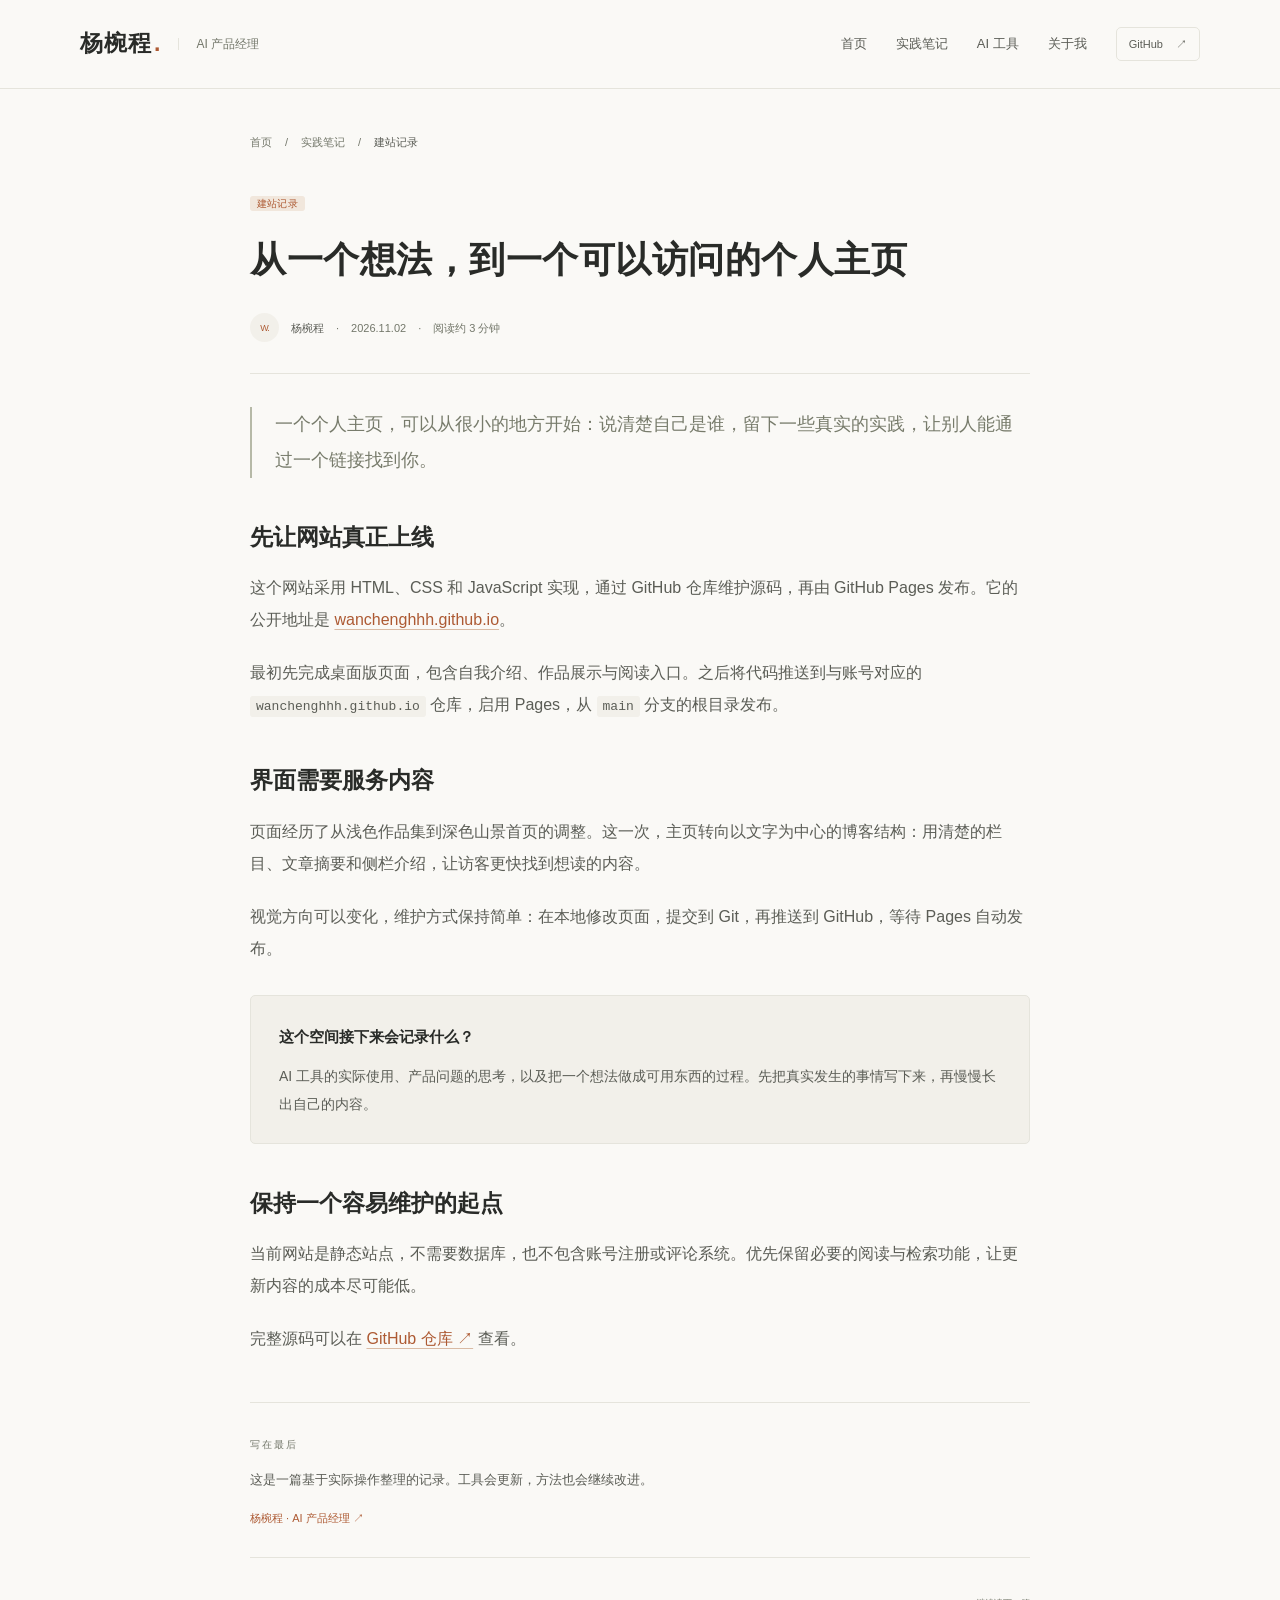
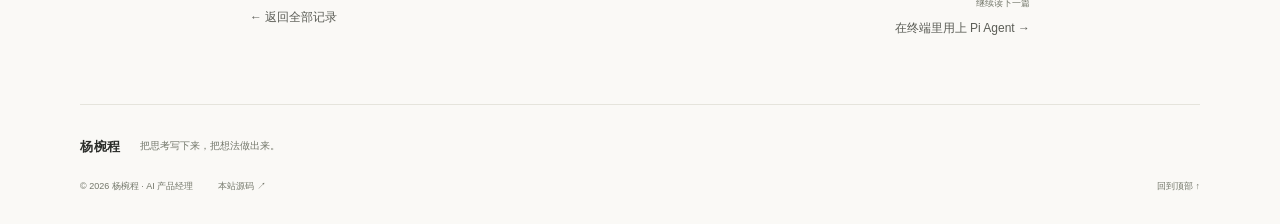
==== posts/personal-website.html @ a9c41f1f "Build Yang Wancheng AI product manager journal homepage" ====
<!doctype html>
<html lang="zh-CN"><head><meta charset="UTF-8"><meta name="viewport" content="width=device-width,initial-scale=1"><meta name="theme-color" content="#faf9f6"><meta name="description" content="把个人网站放到 GitHub，再通过 GitHub Pages 发布。从桌面版页面、公开域名到几次视觉调整，记录这个个人空间的搭建过程。"><title>从一个想法，到一个可以访问的个人主页 · 杨椀程</title><link rel="icon" href="data:image/svg+xml,%3Csvg xmlns='http://www.w3.org/2000/svg' viewBox='0 0 64 64'%3E%3Crect width='64' height='64' rx='16' fill='%23b8663a'/%3E%3Ctext x='32' y='45' text-anchor='middle' font-size='36' fill='%23fff'%3EW%3C/text%3E%3C/svg%3E"><link rel="stylesheet" href="../style.css"><script src="../script.js" defer></script></head><body><a class="skip" href="#main">跳到主要内容</a><header class="site-header"><div class="header-inner"><a class="brand" href="../index.html"><span class="brand-name">杨椀程<span class="brand-dot">.</span></span><span class="brand-role">AI 产品经理</span></a><nav aria-label="主要导航"><a href="../index.html" >首页</a><a href="../index.html#notes">实践笔记</a><a href="../index.html#tools">AI 工具</a><a href="../index.html#about">关于我</a><a class="github-link" href="https://github.com/wanchenghhh" target="_blank" rel="noopener noreferrer">GitHub <span aria-hidden="true">↗</span></a></nav></div></header><main id="main" class="article-layout"><nav class="breadcrumb" aria-label="当前位置"><a href="../index.html">首页</a><span>/</span><a href="../index.html#notes">实践笔记</a><span>/</span><span>建站记录</span></nav><header class="article-header"><span class="category-label">建站记录</span><h1>从一个想法，到一个可以访问的个人主页</h1><div class="article-byline"><span class="byline-avatar">W.</span><span>杨椀程</span><span>·</span><time datetime="2026-11-02">2026.11.02</time><span>·</span><span>阅读约 3 分钟</span></div></header><article class="article-body"><p class="article-lead">一个个人主页，可以从很小的地方开始：说清楚自己是谁，留下一些真实的实践，让别人能通过一个链接找到你。</p><h2>先让网站真正上线</h2><p>这个网站采用 HTML、CSS 和 JavaScript 实现，通过 GitHub 仓库维护源码，再由 GitHub Pages 发布。它的公开地址是 <a href="https://wanchenghhh.github.io/">wanchenghhh.github.io</a>。</p><p>最初先完成桌面版页面，包含自我介绍、作品展示与阅读入口。之后将代码推送到与账号对应的 <code>wanchenghhh.github.io</code> 仓库，启用 Pages，从 <code>main</code> 分支的根目录发布。</p><h2>界面需要服务内容</h2><p>页面经历了从浅色作品集到深色山景首页的调整。这一次，主页转向以文字为中心的博客结构：用清楚的栏目、文章摘要和侧栏介绍，让访客更快找到想读的内容。</p><p>视觉方向可以变化，维护方式保持简单：在本地修改页面，提交到 Git，再推送到 GitHub，等待 Pages 自动发布。</p><div class="article-callout"><strong>这个空间接下来会记录什么？</strong><p>AI 工具的实际使用、产品问题的思考，以及把一个想法做成可用东西的过程。先把真实发生的事情写下来，再慢慢长出自己的内容。</p></div><h2>保持一个容易维护的起点</h2><p>当前网站是静态站点，不需要数据库，也不包含账号注册或评论系统。优先保留必要的阅读与检索功能，让更新内容的成本尽可能低。</p><p>完整源码可以在 <a href="https://github.com/wanchenghhh/wanchenghhh.github.io" target="_blank" rel="noopener noreferrer">GitHub 仓库 ↗</a> 查看。</p></article><div class="article-signoff"><span>写在最后</span><p>这是一篇基于实际操作整理的记录。工具会更新，方法也会继续改进。</p><a href="https://github.com/wanchenghhh" target="_blank" rel="noopener noreferrer">杨椀程 · AI 产品经理 ↗</a></div><nav class="article-next" aria-label="更多文章"><a href="../index.html#notes">← 返回全部记录</a><a href="pi-agent-setup.html"><span>继续读下一篇</span>在终端里用上 Pi Agent →</a></nav></main><footer class="site-footer wrap"><div><a class="footer-name" href="../index.html">杨椀程</a><span>把思考写下来，把想法做出来。</span></div><div class="footer-bottom"><span>© <span id="year">2026</span> 杨椀程 · AI 产品经理</span><a href="https://github.com/wanchenghhh/wanchenghhh.github.io" target="_blank" rel="noopener noreferrer">本站源码 ↗</a><a href="#">回到顶部 ↑</a></div></footer></body></html>
---- style.css ----
:root{--paper:#faf9f6;--surface:#f2f0ea;--white:#fffefa;--ink:#292b28;--body:#5b5d56;--muted:#73776a;--line:#e5e4dc;--accent:#ad5a33;--accent-light:#f1e7dc;--font:-apple-system,BlinkMacSystemFont,"Segoe UI","PingFang SC","Hiragino Sans GB","Microsoft YaHei",sans-serif}*{box-sizing:border-box}html{scroll-behavior:smooth;scroll-padding-top:110px}body{min-width:1100px;margin:0;font-family:var(--font);font-size:15px;line-height:1.65;background:var(--paper);color:var(--ink);-webkit-font-smoothing:antialiased}a{color:inherit;text-decoration:none}button,input{font:inherit}button{cursor:pointer;color:inherit}a,button,input{-webkit-tap-highlight-color:transparent}a:focus-visible,button:focus-visible,input:focus-visible{outline:2px solid var(--accent);outline-offset:4px}::selection{background:#ead1bc;color:var(--ink)}[hidden]{display:none!important}.wrap{width:calc(100% - 128px);max-width:1120px;margin-inline:auto}.site-header{position:sticky;top:0;z-index:20;background:rgba(250,249,246,.96);border-bottom:1px solid var(--line);backdrop-filter:blur(14px);min-width:1100px}.header-inner{max-width:1120px;width:calc(100% - 128px);height:88px;margin:auto;display:flex;align-items:center;justify-content:space-between}.brand{display:flex;align-items:center;gap:17px}.brand-name{font-size:23px;letter-spacing:1px;font-weight:650}.brand-dot{color:var(--accent);margin-left:2px}.brand-role{font-size:12px;color:var(--muted);border-left:1px solid var(--line);padding-left:17px;line-height:1}.header-inner nav{display:flex;align-items:center;gap:29px;font-size:13px}.header-inner nav>a{color:var(--body);transition:color .2s}.header-inner nav>a:hover,.header-inner nav>a[aria-current=page]{color:var(--accent)}.header-inner nav .github-link{padding:7px 12px;border:1px solid var(--line);border-radius:5px;font-size:11px;display:flex;gap:13px;color:var(--body)}.header-inner nav .github-link:hover{border-color:var(--accent)}.intro{display:grid;grid-template-columns:1fr 240px;gap:80px;align-items:center;padding:70px 0 58px}.eyebrow{display:flex;align-items:center;gap:10px;color:var(--muted);font-size:9px;letter-spacing:1.8px;font-weight:500;margin:0 0 22px;line-height:1.5}.eyebrow>span{display:block;width:6px;height:6px;border-radius:50%;background:var(--accent)}h1{font-size:40px;font-weight:600;line-height:1.55;letter-spacing:.2px;margin:0 0 18px}.intro h1>span{color:#73766a;font-weight:400;font-size:34px}.intro-description{font-size:14px;line-height:1.95;color:var(--body);margin:0 0 24px}.intro-links{display:flex;align-items:center;gap:20px;font-size:11px}.intro-links>a:first-child{color:var(--accent)}.intro-links a>span{margin-left:14px}.intro-links a:hover{color:var(--accent)}.link-divider{width:1px;height:12px;background:var(--line)}.intro-note{height:207px;position:relative;border:1px solid #e4e1d5;border-radius:3px;background:linear-gradient(145deg,#f4f1e8,#efede3);padding:25px 25px 20px;transform:rotate(2deg)}.note-corner{position:absolute;right:20px;top:12px;font-size:21px;color:#aca796}.note-label{font-size:7px;letter-spacing:1.7px;color:#9a9686}.intro-note p{font-family:"Songti SC","STSong","Noto Serif SC",serif;font-size:23px;letter-spacing:2px;line-height:1.85;margin:17px 0 15px;color:#666551}.note-signature{font-size:8px;color:#9c9785;letter-spacing:.5px}.entry-grid{display:grid;grid-template-columns:repeat(3,1fr);gap:16px;margin-bottom:64px}.entry-card{display:flex;align-items:center;gap:21px;padding:25px 24px;background:var(--surface);border:1px solid var(--line);border-radius:6px;min-height:105px;transition:border-color .2s,background .2s}.entry-card:hover{border-color:#c7b7a7;background:#eeece4}.entry-symbol{font-size:34px;letter-spacing:-1px;color:var(--accent);font-weight:400;line-height:1;min-width:45px;font-variant-numeric:tabular-nums}.tool-symbol{font-size:38px}.about-symbol{font-size:31px;letter-spacing:-2px}.entry-card h2{font-size:15px;font-weight:600;margin:0 0 6px}.entry-card p{font-size:10px;line-height:1.5;color:#929389;margin:0}.entry-arrow{margin-left:auto;font-size:18px;color:#939587}.content-layout{display:grid;grid-template-columns:minmax(0,1fr) 260px;gap:56px;align-items:start}.main-column{min-width:0}.section-title{display:flex;align-items:center;justify-content:space-between;border-bottom:2px solid var(--ink);padding-bottom:14px;gap:20px}.section-title h2{font-size:19px;font-weight:600;margin:0;letter-spacing:.5px}.title-dot{color:var(--accent);margin-left:3px}.section-caption{font-size:10px;color:var(--muted);letter-spacing:.5px}.filter-bar{display:flex;gap:7px;padding:17px 0 0}.filter{border:0;border-radius:4px;background:transparent;font-size:11px;line-height:1.5;padding:5px 12px;color:var(--muted)}.filter:hover{color:var(--accent)}.filter.active{background:var(--accent-light);color:var(--accent)}.post-card{position:relative;padding:30px 0 32px;border-bottom:1px solid var(--line)}.post-meta{display:flex;align-items:center;gap:10px;color:var(--muted);font-size:10px;letter-spacing:.4px;margin-bottom:12px;font-variant-numeric:tabular-nums}.meta-dot{color:#babbb3}.category-label{font-size:10px;letter-spacing:.2px;color:var(--accent);background:var(--accent-light);border-radius:3px;padding:2px 7px}.post-card h3{font-size:24px;line-height:1.5;font-weight:600;letter-spacing:.1px;margin:0 0 16px}.post-card h3 a{transition:color .2s}.post-card h3 a:hover{color:var(--accent)}.post-card>p{font-size:14px;line-height:1.95;color:var(--body);margin:0 0 22px}.read-link{font-size:11px;color:var(--accent)}.read-link>span{margin-left:8px}.read-link:hover{border-bottom:1px solid var(--accent)}.read-time{float:right;font-size:9px;color:var(--muted);line-height:2.2}.list-end{display:flex;align-items:center;gap:16px;justify-content:center;margin:31px 0 55px}.list-end p{font-size:10px;color:var(--muted);margin:0}.list-end>span{width:27px;height:1px;background:var(--line)}.sidebar-title{display:flex;align-items:center;justify-content:space-between;gap:12px;font-size:12px;font-weight:600;line-height:1.5;margin:0 0 17px;padding-bottom:13px;border-bottom:1px solid var(--accent)}.sidebar-title>span{font-size:7px;font-weight:400;color:var(--muted);letter-spacing:1.4px}.search-field{display:flex;align-items:center;gap:9px;border:1px solid var(--line);border-radius:4px;background:var(--white);height:40px;padding:0 12px}.search-field:focus-within{border-color:var(--accent)}.search-field svg{width:13px;height:13px;stroke:#92948a;stroke-width:1.5;fill:none;flex-shrink:0}.search-field input{min-width:0;width:100%;font-size:11px;background:none;border:0;color:var(--ink);outline:none}.search-field input:focus-visible{outline:none}.search-field input::placeholder{color:#a0a297}.search-field button{background:transparent;border:0;padding:0;color:var(--muted);font-size:14px}.profile-card{border:1px solid var(--line);border-radius:6px;background:var(--surface);margin:28px 0;padding:25px 23px 0;scroll-margin-top:110px}.profile-top{display:flex;align-items:center;justify-content:space-between;margin-bottom:19px}.avatar{height:60px;width:60px;border-radius:50%;background:#e7e5d9;color:#6f735e;display:flex;align-items:center;justify-content:center;position:relative;font-family:"Songti SC",serif;font-size:27px}.avatar span{position:absolute;bottom:0;right:-5px;background:#faf9f6;border:1px solid #dfded4;border-radius:50%;width:22px;height:22px;display:grid;place-items:center;font-family:var(--font);font-size:8px;letter-spacing:-1px;color:var(--accent)}.profile-index{font-size:7px;line-height:1.7;letter-spacing:1.7px;color:#a4a499}.profile-card h2{font-size:22px;font-weight:600;letter-spacing:1px;margin:0 0 2px}.profile-role{font-size:11px!important;color:var(--accent)!important;margin:0!important}.profile-rule{height:1px;background:#deddd2;margin:19px 0}.profile-card>p{font-size:12px;color:#77796d;line-height:1.95;margin:0 0 14px}.profile-github{display:flex;align-items:center;justify-content:space-between;font-size:9px;color:#7b7e70;border-top:1px solid #deddd2;margin-top:22px;padding:15px 0}.profile-github:hover{color:var(--accent)}.sidebar-section{margin:31px 0}.topic-list{display:flex;flex-direction:column;gap:5px}.topic-list button{border:0;background:transparent;display:flex;align-items:center;justify-content:space-between;font-size:11px;padding:7px 0;color:var(--body);text-align:left}.topic-list button>span{font-size:10px;font-variant-numeric:tabular-nums;color:var(--muted)}.topic-list button.active,.topic-list button:hover{color:var(--accent)}.recent-list{list-style:none;padding:0;margin:0}.recent-list li+li{border-top:1px solid var(--line);margin-top:11px;padding-top:11px}.recent-list a{font-size:11px;color:var(--body);display:flex;align-items:flex-start;gap:14px;line-height:1.9}.recent-list a>span{margin-left:auto;font-size:13px;color:var(--muted)}.recent-list a:hover{color:var(--accent)}.sidebar-note{padding:10px 0 0}.sidebar-note>span{font-family:Georgia,serif;font-size:38px;color:#b9b8a9;line-height:1}.sidebar-note p{font-family:"Songti SC",serif;font-size:17px;line-height:1.9;letter-spacing:1px;color:#727563;margin:0 0 13px}.sidebar-note small{font-size:9px;color:var(--muted)}.tools-section{scroll-margin-top:115px}.tools-intro{font-size:12px;color:var(--body);margin:23px 0}.tool-grid{display:grid;grid-template-columns:1fr 1fr;gap:15px}.tool-card{background:var(--surface);border:1px solid var(--line);border-radius:5px;padding:22px 18px;display:flex;gap:15px;transition:border-color .2s}.tool-card:hover{border-color:#c7b7a7}.tool-icon{width:36px;height:36px;border-radius:7px;background:#e6e4d9;display:grid;place-items:center;flex-shrink:0;font-family:Georgia,serif;color:#6b6f5e;font-size:27px;line-height:1}.git-icon{font-family:monospace;font-size:15px;background:#e9e4dd;color:#8a6c57}.tool-card>div{flex:1;min-width:0}.tool-card h3{font-size:13px;font-weight:600;margin:0 0 7px;display:flex;align-items:center;justify-content:space-between;gap:10px}.tool-card h3>span{font-weight:400;color:var(--muted)}.tool-card p{font-size:10px;line-height:1.7;color:var(--muted);margin:0 0 13px}.tool-tag{font-size:8px;color:#8a8e80;border:1px solid #deded3;border-radius:3px;padding:3px 5px}.closing{display:flex;align-items:center;gap:35px;margin:75px 0 0;padding:39px 0;border-top:1px solid var(--line);border-bottom:1px solid var(--line)}.closing>.eyebrow{font-size:8px;letter-spacing:1.5px;margin:0;align-self:flex-start;margin-top:8px;color:var(--accent)}.closing h2{font-size:21px;font-weight:400;line-height:1.8;margin:0;color:#737568;letter-spacing:.5px}.closing>a{margin-left:auto;border:1px solid #d8d6ca;border-radius:4px;font-size:11px;padding:12px 17px;display:flex;gap:31px;color:var(--body)}.closing>a:hover{border-color:var(--accent);color:var(--accent)}.site-footer{padding-top:31px;padding-bottom:30px}.site-footer>div:first-child{display:flex;align-items:center;gap:19px}.footer-name{font-size:13px;font-weight:600;letter-spacing:.5px}.site-footer>div:first-child>span{font-size:10px;color:var(--muted)}.footer-bottom{display:flex;gap:25px;align-items:center;font-size:9px;color:var(--muted);margin-top:22px}.footer-bottom>a:last-child{margin-left:auto}.footer-bottom a:hover{color:var(--accent)}.empty-state{padding:60px 20px;text-align:center;border-bottom:1px solid var(--line)}.empty-state>span{font-size:17px}.empty-state p{font-size:12px;color:var(--muted)}.empty-state button{background:transparent;border:0;color:var(--accent);font-size:12px;padding:8px}.skip{position:fixed;top:-100px;left:20px;z-index:50;background:var(--paper);color:var(--accent);border:1px solid var(--accent);padding:12px 20px}.skip:focus{top:15px}.sr-only{position:absolute;clip:rect(0,0,0,0);width:1px;height:1px;overflow:hidden;white-space:nowrap}.article-layout{width:780px;margin:auto;padding-top:44px}.breadcrumb{display:flex;gap:13px;font-size:11px;color:var(--muted);align-items:center;margin-bottom:39px}.breadcrumb a:hover{color:var(--accent)}.breadcrumb>span:last-child{color:var(--body)}.article-header{border-bottom:1px solid var(--line);padding-bottom:31px;margin-bottom:33px}.article-header h1{font-size:36px;font-weight:600;line-height:1.6;letter-spacing:.5px;margin:16px 0 25px}.article-byline{display:flex;align-items:center;gap:12px;font-size:11px;color:var(--muted)}.article-byline>span:nth-child(2){color:var(--body)}.byline-avatar{width:29px;height:29px;border-radius:50%;background:var(--surface);color:var(--accent);font-size:9px;display:grid;place-items:center;letter-spacing:-1px}.article-body{color:var(--body);font-size:16px;line-height:2}.article-body .article-lead{font-size:18px;line-height:1.95;color:#777b6b;border-left:2px solid #b6b9a7;padding:0 0 0 23px;margin-bottom:40px}.article-body h2{font-size:23px;font-weight:600;line-height:1.5;color:var(--ink);margin:42px 0 18px}.article-body p{margin:0 0 21px}.article-body a{color:var(--accent);text-decoration:underline;text-decoration-color:#d9bba5;text-underline-offset:4px}.article-body a:hover{text-decoration-color:var(--accent)}.article-body code{font-family:ui-monospace,SFMono-Regular,Menlo,monospace;font-size:13px;padding:3px 6px;background:var(--surface);border-radius:3px;overflow-wrap:anywhere}.article-body pre{padding:20px 24px;background:var(--surface);border:1px solid var(--line);border-radius:6px;overflow:auto;line-height:1.8}.article-body pre code{padding:0;font-size:12px;overflow-wrap:normal}.article-callout{background:var(--surface);padding:25px 28px;border:1px solid var(--line);border-radius:5px;margin:30px 0}.article-callout strong{font-size:15px;font-weight:600;color:var(--ink)}.article-callout p{font-size:14px;margin:9px 0 0}.article-signoff{border-top:1px solid var(--line);border-bottom:1px solid var(--line);padding:28px 0;margin-top:47px}.article-signoff>span{font-size:10px;letter-spacing:2px;color:var(--muted)}.article-signoff>p{font-size:13px;line-height:1.9;color:var(--body);margin:12px 0}.article-signoff>a{font-size:11px;color:var(--accent)}.article-next{display:flex;justify-content:space-between;align-items:center;gap:35px;margin:38px 0 65px;font-size:12px;color:var(--body)}.article-next>a:last-child{text-align:right;max-width:400px}.article-next>a:last-child>span{display:block;font-size:9px;color:var(--muted);margin-bottom:8px}.article-next a:hover{color:var(--accent)}body:has(.article-layout) .site-footer{border-top:1px solid var(--line)}
@media(min-width:1600px){.wrap,.header-inner{max-width:1200px}.content-layout{grid-template-columns:minmax(0,1fr) 280px;gap:64px}.intro{padding-top:80px;padding-bottom:65px}.intro h1{font-size:43px}.intro h1>span{font-size:37px}}
@media(prefers-reduced-motion:reduce){html{scroll-behavior:auto}*,*:before,*:after{transition:none!important;animation:none!important}}
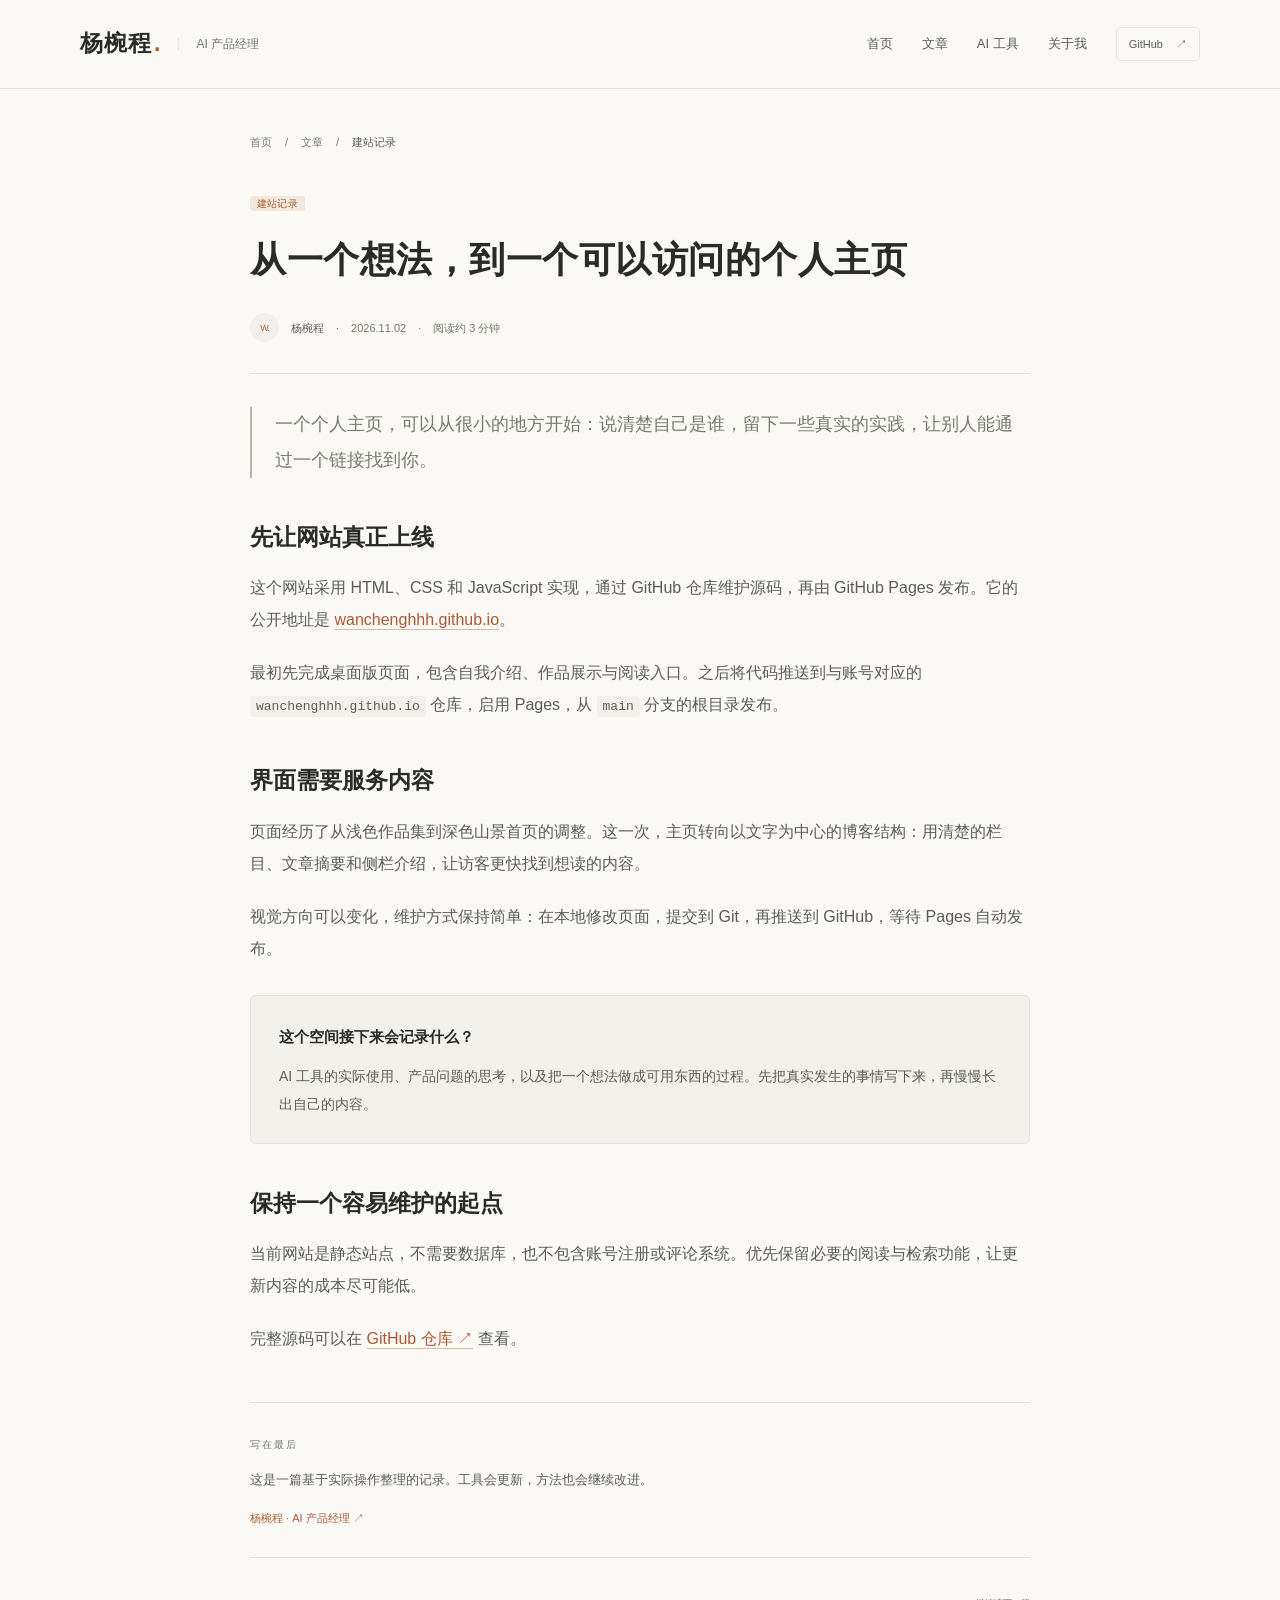
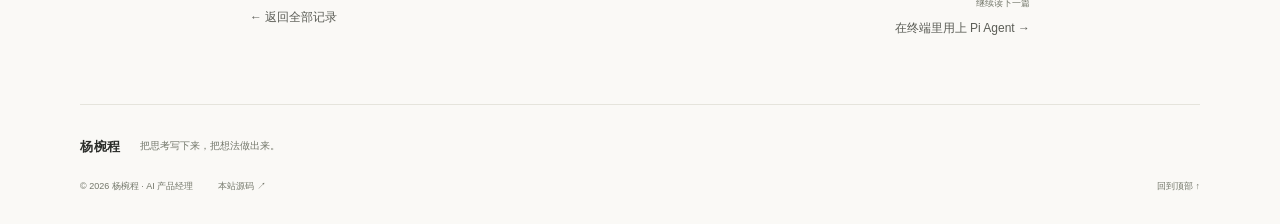
==== commit d732335e: "Feature four Wancheng Shuo articles with source links" ====
--- a/posts/personal-website.html
+++ b/posts/personal-website.html
@@ -1,2 +1,2 @@
 <!doctype html>
-<html lang="zh-CN"><head><meta charset="UTF-8"><meta name="viewport" content="width=device-width,initial-scale=1"><meta name="theme-color" content="#faf9f6"><meta name="description" content="把个人网站放到 GitHub，再通过 GitHub Pages 发布。从桌面版页面、公开域名到几次视觉调整，记录这个个人空间的搭建过程。"><title>从一个想法，到一个可以访问的个人主页 · 杨椀程</title><link rel="icon" href="data:image/svg+xml,%3Csvg xmlns='http://www.w3.org/2000/svg' viewBox='0 0 64 64'%3E%3Crect width='64' height='64' rx='16' fill='%23b8663a'/%3E%3Ctext x='32' y='45' text-anchor='middle' font-size='36' fill='%23fff'%3EW%3C/text%3E%3C/svg%3E"><link rel="stylesheet" href="../style.css"><script src="../script.js" defer></script></head><body><a class="skip" href="#main">跳到主要内容</a><header class="site-header"><div class="header-inner"><a class="brand" href="../index.html"><span class="brand-name">杨椀程<span class="brand-dot">.</span></span><span class="brand-role">AI 产品经理</span></a><nav aria-label="主要导航"><a href="../index.html" >首页</a><a href="../index.html#notes">实践笔记</a><a href="../index.html#tools">AI 工具</a><a href="../index.html#about">关于我</a><a class="github-link" href="https://github.com/wanchenghhh" target="_blank" rel="noopener noreferrer">GitHub <span aria-hidden="true">↗</span></a></nav></div></header><main id="main" class="article-layout"><nav class="breadcrumb" aria-label="当前位置"><a href="../index.html">首页</a><span>/</span><a href="../index.html#notes">实践笔记</a><span>/</span><span>建站记录</span></nav><header class="article-header"><span class="category-label">建站记录</span><h1>从一个想法，到一个可以访问的个人主页</h1><div class="article-byline"><span class="byline-avatar">W.</span><span>杨椀程</span><span>·</span><time datetime="2026-11-02">2026.11.02</time><span>·</span><span>阅读约 3 分钟</span></div></header><article class="article-body"><p class="article-lead">一个个人主页，可以从很小的地方开始：说清楚自己是谁，留下一些真实的实践，让别人能通过一个链接找到你。</p><h2>先让网站真正上线</h2><p>这个网站采用 HTML、CSS 和 JavaScript 实现，通过 GitHub 仓库维护源码，再由 GitHub Pages 发布。它的公开地址是 <a href="https://wanchenghhh.github.io/">wanchenghhh.github.io</a>。</p><p>最初先完成桌面版页面，包含自我介绍、作品展示与阅读入口。之后将代码推送到与账号对应的 <code>wanchenghhh.github.io</code> 仓库，启用 Pages，从 <code>main</code> 分支的根目录发布。</p><h2>界面需要服务内容</h2><p>页面经历了从浅色作品集到深色山景首页的调整。这一次，主页转向以文字为中心的博客结构：用清楚的栏目、文章摘要和侧栏介绍，让访客更快找到想读的内容。</p><p>视觉方向可以变化，维护方式保持简单：在本地修改页面，提交到 Git，再推送到 GitHub，等待 Pages 自动发布。</p><div class="article-callout"><strong>这个空间接下来会记录什么？</strong><p>AI 工具的实际使用、产品问题的思考，以及把一个想法做成可用东西的过程。先把真实发生的事情写下来，再慢慢长出自己的内容。</p></div><h2>保持一个容易维护的起点</h2><p>当前网站是静态站点，不需要数据库，也不包含账号注册或评论系统。优先保留必要的阅读与检索功能，让更新内容的成本尽可能低。</p><p>完整源码可以在 <a href="https://github.com/wanchenghhh/wanchenghhh.github.io" target="_blank" rel="noopener noreferrer">GitHub 仓库 ↗</a> 查看。</p></article><div class="article-signoff"><span>写在最后</span><p>这是一篇基于实际操作整理的记录。工具会更新，方法也会继续改进。</p><a href="https://github.com/wanchenghhh" target="_blank" rel="noopener noreferrer">杨椀程 · AI 产品经理 ↗</a></div><nav class="article-next" aria-label="更多文章"><a href="../index.html#notes">← 返回全部记录</a><a href="pi-agent-setup.html"><span>继续读下一篇</span>在终端里用上 Pi Agent →</a></nav></main><footer class="site-footer wrap"><div><a class="footer-name" href="../index.html">杨椀程</a><span>把思考写下来，把想法做出来。</span></div><div class="footer-bottom"><span>© <span id="year">2026</span> 杨椀程 · AI 产品经理</span><a href="https://github.com/wanchenghhh/wanchenghhh.github.io" target="_blank" rel="noopener noreferrer">本站源码 ↗</a><a href="#">回到顶部 ↑</a></div></footer></body></html>+<html lang="zh-CN"><head><meta charset="UTF-8"><meta name="viewport" content="width=device-width,initial-scale=1"><meta name="theme-color" content="#faf9f6"><meta name="description" content="把个人网站放到 GitHub，再通过 GitHub Pages 发布。从桌面版页面、公开域名到几次视觉调整，记录这个个人空间的搭建过程。"><title>从一个想法，到一个可以访问的个人主页 · 杨椀程</title><link rel="icon" href="data:image/svg+xml,%3Csvg xmlns='http://www.w3.org/2000/svg' viewBox='0 0 64 64'%3E%3Crect width='64' height='64' rx='16' fill='%23b8663a'/%3E%3Ctext x='32' y='45' text-anchor='middle' font-size='36' fill='%23fff'%3EW%3C/text%3E%3C/svg%3E"><link rel="stylesheet" href="../style.css"><script src="../script.js" defer></script></head><body><a class="skip" href="#main">跳到主要内容</a><header class="site-header"><div class="header-inner"><a class="brand" href="../index.html"><span class="brand-name">杨椀程<span class="brand-dot">.</span></span><span class="brand-role">AI 产品经理</span></a><nav aria-label="主要导航"><a href="../index.html" >首页</a><a href="../index.html#notes">文章</a><a href="../index.html#tools">AI 工具</a><a href="../index.html#about">关于我</a><a class="github-link" href="https://github.com/wanchenghhh" target="_blank" rel="noopener noreferrer">GitHub <span aria-hidden="true">↗</span></a></nav></div></header><main id="main" class="article-layout"><nav class="breadcrumb" aria-label="当前位置"><a href="../index.html">首页</a><span>/</span><a href="../index.html#notes">文章</a><span>/</span><span>建站记录</span></nav><header class="article-header"><span class="category-label">建站记录</span><h1>从一个想法，到一个可以访问的个人主页</h1><div class="article-byline"><span class="byline-avatar">W.</span><span>杨椀程</span><span>·</span><time datetime="2026-11-02">2026.11.02</time><span>·</span><span>阅读约 3 分钟</span></div></header><article class="article-body"><p class="article-lead">一个个人主页，可以从很小的地方开始：说清楚自己是谁，留下一些真实的实践，让别人能通过一个链接找到你。</p><h2>先让网站真正上线</h2><p>这个网站采用 HTML、CSS 和 JavaScript 实现，通过 GitHub 仓库维护源码，再由 GitHub Pages 发布。它的公开地址是 <a href="https://wanchenghhh.github.io/">wanchenghhh.github.io</a>。</p><p>最初先完成桌面版页面，包含自我介绍、作品展示与阅读入口。之后将代码推送到与账号对应的 <code>wanchenghhh.github.io</code> 仓库，启用 Pages，从 <code>main</code> 分支的根目录发布。</p><h2>界面需要服务内容</h2><p>页面经历了从浅色作品集到深色山景首页的调整。这一次，主页转向以文字为中心的博客结构：用清楚的栏目、文章摘要和侧栏介绍，让访客更快找到想读的内容。</p><p>视觉方向可以变化，维护方式保持简单：在本地修改页面，提交到 Git，再推送到 GitHub，等待 Pages 自动发布。</p><div class="article-callout"><strong>这个空间接下来会记录什么？</strong><p>AI 工具的实际使用、产品问题的思考，以及把一个想法做成可用东西的过程。先把真实发生的事情写下来，再慢慢长出自己的内容。</p></div><h2>保持一个容易维护的起点</h2><p>当前网站是静态站点，不需要数据库，也不包含账号注册或评论系统。优先保留必要的阅读与检索功能，让更新内容的成本尽可能低。</p><p>完整源码可以在 <a href="https://github.com/wanchenghhh/wanchenghhh.github.io" target="_blank" rel="noopener noreferrer">GitHub 仓库 ↗</a> 查看。</p></article><div class="article-signoff"><span>写在最后</span><p>这是一篇基于实际操作整理的记录。工具会更新，方法也会继续改进。</p><a href="https://github.com/wanchenghhh" target="_blank" rel="noopener noreferrer">杨椀程 · AI 产品经理 ↗</a></div><nav class="article-next" aria-label="更多文章"><a href="../index.html#notes">← 返回全部记录</a><a href="pi-agent-setup.html"><span>继续读下一篇</span>在终端里用上 Pi Agent →</a></nav></main><footer class="site-footer wrap"><div><a class="footer-name" href="../index.html">杨椀程</a><span>把思考写下来，把想法做出来。</span></div><div class="footer-bottom"><span>© <span id="year">2026</span> 杨椀程 · AI 产品经理</span><a href="https://github.com/wanchenghhh/wanchenghhh.github.io" target="_blank" rel="noopener noreferrer">本站源码 ↗</a><a href="#">回到顶部 ↑</a></div></footer></body></html>
--- a/style.css
+++ b/style.css
@@ -1,3 +1,4 @@
 :root{--paper:#faf9f6;--surface:#f2f0ea;--white:#fffefa;--ink:#292b28;--body:#5b5d56;--muted:#73776a;--line:#e5e4dc;--accent:#ad5a33;--accent-light:#f1e7dc;--font:-apple-system,BlinkMacSystemFont,"Segoe UI","PingFang SC","Hiragino Sans GB","Microsoft YaHei",sans-serif}*{box-sizing:border-box}html{scroll-behavior:smooth;scroll-padding-top:110px}body{min-width:1100px;margin:0;font-family:var(--font);font-size:15px;line-height:1.65;background:var(--paper);color:var(--ink);-webkit-font-smoothing:antialiased}a{color:inherit;text-decoration:none}button,input{font:inherit}button{cursor:pointer;color:inherit}a,button,input{-webkit-tap-highlight-color:transparent}a:focus-visible,button:focus-visible,input:focus-visible{outline:2px solid var(--accent);outline-offset:4px}::selection{background:#ead1bc;color:var(--ink)}[hidden]{display:none!important}.wrap{width:calc(100% - 128px);max-width:1120px;margin-inline:auto}.site-header{position:sticky;top:0;z-index:20;background:rgba(250,249,246,.96);border-bottom:1px solid var(--line);backdrop-filter:blur(14px);min-width:1100px}.header-inner{max-width:1120px;width:calc(100% - 128px);height:88px;margin:auto;display:flex;align-items:center;justify-content:space-between}.brand{display:flex;align-items:center;gap:17px}.brand-name{font-size:23px;letter-spacing:1px;font-weight:650}.brand-dot{color:var(--accent);margin-left:2px}.brand-role{font-size:12px;color:var(--muted);border-left:1px solid var(--line);padding-left:17px;line-height:1}.header-inner nav{display:flex;align-items:center;gap:29px;font-size:13px}.header-inner nav>a{color:var(--body);transition:color .2s}.header-inner nav>a:hover,.header-inner nav>a[aria-current=page]{color:var(--accent)}.header-inner nav .github-link{padding:7px 12px;border:1px solid var(--line);border-radius:5px;font-size:11px;display:flex;gap:13px;color:var(--body)}.header-inner nav .github-link:hover{border-color:var(--accent)}.intro{display:grid;grid-template-columns:1fr 240px;gap:80px;align-items:center;padding:70px 0 58px}.eyebrow{display:flex;align-items:center;gap:10px;color:var(--muted);font-size:9px;letter-spacing:1.8px;font-weight:500;margin:0 0 22px;line-height:1.5}.eyebrow>span{display:block;width:6px;height:6px;border-radius:50%;background:var(--accent)}h1{font-size:40px;font-weight:600;line-height:1.55;letter-spacing:.2px;margin:0 0 18px}.intro h1>span{color:#73766a;font-weight:400;font-size:34px}.intro-description{font-size:14px;line-height:1.95;color:var(--body);margin:0 0 24px}.intro-links{display:flex;align-items:center;gap:20px;font-size:11px}.intro-links>a:first-child{color:var(--accent)}.intro-links a>span{margin-left:14px}.intro-links a:hover{color:var(--accent)}.link-divider{width:1px;height:12px;background:var(--line)}.intro-note{height:207px;position:relative;border:1px solid #e4e1d5;border-radius:3px;background:linear-gradient(145deg,#f4f1e8,#efede3);padding:25px 25px 20px;transform:rotate(2deg)}.note-corner{position:absolute;right:20px;top:12px;font-size:21px;color:#aca796}.note-label{font-size:7px;letter-spacing:1.7px;color:#9a9686}.intro-note p{font-family:"Songti SC","STSong","Noto Serif SC",serif;font-size:23px;letter-spacing:2px;line-height:1.85;margin:17px 0 15px;color:#666551}.note-signature{font-size:8px;color:#9c9785;letter-spacing:.5px}.entry-grid{display:grid;grid-template-columns:repeat(3,1fr);gap:16px;margin-bottom:64px}.entry-card{display:flex;align-items:center;gap:21px;padding:25px 24px;background:var(--surface);border:1px solid var(--line);border-radius:6px;min-height:105px;transition:border-color .2s,background .2s}.entry-card:hover{border-color:#c7b7a7;background:#eeece4}.entry-symbol{font-size:34px;letter-spacing:-1px;color:var(--accent);font-weight:400;line-height:1;min-width:45px;font-variant-numeric:tabular-nums}.tool-symbol{font-size:38px}.about-symbol{font-size:31px;letter-spacing:-2px}.entry-card h2{font-size:15px;font-weight:600;margin:0 0 6px}.entry-card p{font-size:10px;line-height:1.5;color:#929389;margin:0}.entry-arrow{margin-left:auto;font-size:18px;color:#939587}.content-layout{display:grid;grid-template-columns:minmax(0,1fr) 260px;gap:56px;align-items:start}.main-column{min-width:0}.section-title{display:flex;align-items:center;justify-content:space-between;border-bottom:2px solid var(--ink);padding-bottom:14px;gap:20px}.section-title h2{font-size:19px;font-weight:600;margin:0;letter-spacing:.5px}.title-dot{color:var(--accent);margin-left:3px}.section-caption{font-size:10px;color:var(--muted);letter-spacing:.5px}.filter-bar{display:flex;gap:7px;padding:17px 0 0}.filter{border:0;border-radius:4px;background:transparent;font-size:11px;line-height:1.5;padding:5px 12px;color:var(--muted)}.filter:hover{color:var(--accent)}.filter.active{background:var(--accent-light);color:var(--accent)}.post-card{position:relative;padding:30px 0 32px;border-bottom:1px solid var(--line)}.post-meta{display:flex;align-items:center;gap:10px;color:var(--muted);font-size:10px;letter-spacing:.4px;margin-bottom:12px;font-variant-numeric:tabular-nums}.meta-dot{color:#babbb3}.category-label{font-size:10px;letter-spacing:.2px;color:var(--accent);background:var(--accent-light);border-radius:3px;padding:2px 7px}.post-card h3{font-size:24px;line-height:1.5;font-weight:600;letter-spacing:.1px;margin:0 0 16px}.post-card h3 a{transition:color .2s}.post-card h3 a:hover{color:var(--accent)}.post-card>p{font-size:14px;line-height:1.95;color:var(--body);margin:0 0 22px}.read-link{font-size:11px;color:var(--accent)}.read-link>span{margin-left:8px}.read-link:hover{border-bottom:1px solid var(--accent)}.read-time{float:right;font-size:9px;color:var(--muted);line-height:2.2}.list-end{display:flex;align-items:center;gap:16px;justify-content:center;margin:31px 0 55px}.list-end p{font-size:10px;color:var(--muted);margin:0}.list-end>span{width:27px;height:1px;background:var(--line)}.sidebar-title{display:flex;align-items:center;justify-content:space-between;gap:12px;font-size:12px;font-weight:600;line-height:1.5;margin:0 0 17px;padding-bottom:13px;border-bottom:1px solid var(--accent)}.sidebar-title>span{font-size:7px;font-weight:400;color:var(--muted);letter-spacing:1.4px}.search-field{display:flex;align-items:center;gap:9px;border:1px solid var(--line);border-radius:4px;background:var(--white);height:40px;padding:0 12px}.search-field:focus-within{border-color:var(--accent)}.search-field svg{width:13px;height:13px;stroke:#92948a;stroke-width:1.5;fill:none;flex-shrink:0}.search-field input{min-width:0;width:100%;font-size:11px;background:none;border:0;color:var(--ink);outline:none}.search-field input:focus-visible{outline:none}.search-field input::placeholder{color:#a0a297}.search-field button{background:transparent;border:0;padding:0;color:var(--muted);font-size:14px}.profile-card{border:1px solid var(--line);border-radius:6px;background:var(--surface);margin:28px 0;padding:25px 23px 0;scroll-margin-top:110px}.profile-top{display:flex;align-items:center;justify-content:space-between;margin-bottom:19px}.avatar{height:60px;width:60px;border-radius:50%;background:#e7e5d9;color:#6f735e;display:flex;align-items:center;justify-content:center;position:relative;font-family:"Songti SC",serif;font-size:27px}.avatar span{position:absolute;bottom:0;right:-5px;background:#faf9f6;border:1px solid #dfded4;border-radius:50%;width:22px;height:22px;display:grid;place-items:center;font-family:var(--font);font-size:8px;letter-spacing:-1px;color:var(--accent)}.profile-index{font-size:7px;line-height:1.7;letter-spacing:1.7px;color:#a4a499}.profile-card h2{font-size:22px;font-weight:600;letter-spacing:1px;margin:0 0 2px}.profile-role{font-size:11px!important;color:var(--accent)!important;margin:0!important}.profile-rule{height:1px;background:#deddd2;margin:19px 0}.profile-card>p{font-size:12px;color:#77796d;line-height:1.95;margin:0 0 14px}.profile-github{display:flex;align-items:center;justify-content:space-between;font-size:9px;color:#7b7e70;border-top:1px solid #deddd2;margin-top:22px;padding:15px 0}.profile-github:hover{color:var(--accent)}.sidebar-section{margin:31px 0}.topic-list{display:flex;flex-direction:column;gap:5px}.topic-list button{border:0;background:transparent;display:flex;align-items:center;justify-content:space-between;font-size:11px;padding:7px 0;color:var(--body);text-align:left}.topic-list button>span{font-size:10px;font-variant-numeric:tabular-nums;color:var(--muted)}.topic-list button.active,.topic-list button:hover{color:var(--accent)}.recent-list{list-style:none;padding:0;margin:0}.recent-list li+li{border-top:1px solid var(--line);margin-top:11px;padding-top:11px}.recent-list a{font-size:11px;color:var(--body);display:flex;align-items:flex-start;gap:14px;line-height:1.9}.recent-list a>span{margin-left:auto;font-size:13px;color:var(--muted)}.recent-list a:hover{color:var(--accent)}.sidebar-note{padding:10px 0 0}.sidebar-note>span{font-family:Georgia,serif;font-size:38px;color:#b9b8a9;line-height:1}.sidebar-note p{font-family:"Songti SC",serif;font-size:17px;line-height:1.9;letter-spacing:1px;color:#727563;margin:0 0 13px}.sidebar-note small{font-size:9px;color:var(--muted)}.tools-section{scroll-margin-top:115px}.tools-intro{font-size:12px;color:var(--body);margin:23px 0}.tool-grid{display:grid;grid-template-columns:1fr 1fr;gap:15px}.tool-card{background:var(--surface);border:1px solid var(--line);border-radius:5px;padding:22px 18px;display:flex;gap:15px;transition:border-color .2s}.tool-card:hover{border-color:#c7b7a7}.tool-icon{width:36px;height:36px;border-radius:7px;background:#e6e4d9;display:grid;place-items:center;flex-shrink:0;font-family:Georgia,serif;color:#6b6f5e;font-size:27px;line-height:1}.git-icon{font-family:monospace;font-size:15px;background:#e9e4dd;color:#8a6c57}.tool-card>div{flex:1;min-width:0}.tool-card h3{font-size:13px;font-weight:600;margin:0 0 7px;display:flex;align-items:center;justify-content:space-between;gap:10px}.tool-card h3>span{font-weight:400;color:var(--muted)}.tool-card p{font-size:10px;line-height:1.7;color:var(--muted);margin:0 0 13px}.tool-tag{font-size:8px;color:#8a8e80;border:1px solid #deded3;border-radius:3px;padding:3px 5px}.closing{display:flex;align-items:center;gap:35px;margin:75px 0 0;padding:39px 0;border-top:1px solid var(--line);border-bottom:1px solid var(--line)}.closing>.eyebrow{font-size:8px;letter-spacing:1.5px;margin:0;align-self:flex-start;margin-top:8px;color:var(--accent)}.closing h2{font-size:21px;font-weight:400;line-height:1.8;margin:0;color:#737568;letter-spacing:.5px}.closing>a{margin-left:auto;border:1px solid #d8d6ca;border-radius:4px;font-size:11px;padding:12px 17px;display:flex;gap:31px;color:var(--body)}.closing>a:hover{border-color:var(--accent);color:var(--accent)}.site-footer{padding-top:31px;padding-bottom:30px}.site-footer>div:first-child{display:flex;align-items:center;gap:19px}.footer-name{font-size:13px;font-weight:600;letter-spacing:.5px}.site-footer>div:first-child>span{font-size:10px;color:var(--muted)}.footer-bottom{display:flex;gap:25px;align-items:center;font-size:9px;color:var(--muted);margin-top:22px}.footer-bottom>a:last-child{margin-left:auto}.footer-bottom a:hover{color:var(--accent)}.empty-state{padding:60px 20px;text-align:center;border-bottom:1px solid var(--line)}.empty-state>span{font-size:17px}.empty-state p{font-size:12px;color:var(--muted)}.empty-state button{background:transparent;border:0;color:var(--accent);font-size:12px;padding:8px}.skip{position:fixed;top:-100px;left:20px;z-index:50;background:var(--paper);color:var(--accent);border:1px solid var(--accent);padding:12px 20px}.skip:focus{top:15px}.sr-only{position:absolute;clip:rect(0,0,0,0);width:1px;height:1px;overflow:hidden;white-space:nowrap}.article-layout{width:780px;margin:auto;padding-top:44px}.breadcrumb{display:flex;gap:13px;font-size:11px;color:var(--muted);align-items:center;margin-bottom:39px}.breadcrumb a:hover{color:var(--accent)}.breadcrumb>span:last-child{color:var(--body)}.article-header{border-bottom:1px solid var(--line);padding-bottom:31px;margin-bottom:33px}.article-header h1{font-size:36px;font-weight:600;line-height:1.6;letter-spacing:.5px;margin:16px 0 25px}.article-byline{display:flex;align-items:center;gap:12px;font-size:11px;color:var(--muted)}.article-byline>span:nth-child(2){color:var(--body)}.byline-avatar{width:29px;height:29px;border-radius:50%;background:var(--surface);color:var(--accent);font-size:9px;display:grid;place-items:center;letter-spacing:-1px}.article-body{color:var(--body);font-size:16px;line-height:2}.article-body .article-lead{font-size:18px;line-height:1.95;color:#777b6b;border-left:2px solid #b6b9a7;padding:0 0 0 23px;margin-bottom:40px}.article-body h2{font-size:23px;font-weight:600;line-height:1.5;color:var(--ink);margin:42px 0 18px}.article-body p{margin:0 0 21px}.article-body a{color:var(--accent);text-decoration:underline;text-decoration-color:#d9bba5;text-underline-offset:4px}.article-body a:hover{text-decoration-color:var(--accent)}.article-body code{font-family:ui-monospace,SFMono-Regular,Menlo,monospace;font-size:13px;padding:3px 6px;background:var(--surface);border-radius:3px;overflow-wrap:anywhere}.article-body pre{padding:20px 24px;background:var(--surface);border:1px solid var(--line);border-radius:6px;overflow:auto;line-height:1.8}.article-body pre code{padding:0;font-size:12px;overflow-wrap:normal}.article-callout{background:var(--surface);padding:25px 28px;border:1px solid var(--line);border-radius:5px;margin:30px 0}.article-callout strong{font-size:15px;font-weight:600;color:var(--ink)}.article-callout p{font-size:14px;margin:9px 0 0}.article-signoff{border-top:1px solid var(--line);border-bottom:1px solid var(--line);padding:28px 0;margin-top:47px}.article-signoff>span{font-size:10px;letter-spacing:2px;color:var(--muted)}.article-signoff>p{font-size:13px;line-height:1.9;color:var(--body);margin:12px 0}.article-signoff>a{font-size:11px;color:var(--accent)}.article-next{display:flex;justify-content:space-between;align-items:center;gap:35px;margin:38px 0 65px;font-size:12px;color:var(--body)}.article-next>a:last-child{text-align:right;max-width:400px}.article-next>a:last-child>span{display:block;font-size:9px;color:var(--muted);margin-bottom:8px}.article-next a:hover{color:var(--accent)}body:has(.article-layout) .site-footer{border-top:1px solid var(--line)}
 @media(min-width:1600px){.wrap,.header-inner{max-width:1200px}.content-layout{grid-template-columns:minmax(0,1fr) 280px;gap:64px}.intro{padding-top:80px;padding-bottom:65px}.intro h1{font-size:43px}.intro h1>span{font-size:37px}}
 @media(prefers-reduced-motion:reduce){html{scroll-behavior:auto}*,*:before,*:after{transition:none!important;animation:none!important}}
+.wechat-card{display:flex;align-items:center;gap:13px;flex-wrap:wrap;background:var(--surface);border:1px solid var(--line);border-radius:5px;padding:18px}.wechat-mark{display:grid;place-items:center;width:38px;height:38px;flex-shrink:0;background:#e7e5d9;color:#6f735e;border-radius:9px;font-family:"Songti SC",serif;font-size:22px}.wechat-card h3{font-size:14px;font-weight:600;margin:0 0 4px}.wechat-card p{font-size:9px;color:var(--muted);margin:0}.wechat-card>a{border-top:1px solid var(--line);padding-top:12px;margin-top:2px;display:flex;justify-content:space-between;width:100%;font-size:10px;color:var(--accent)}
